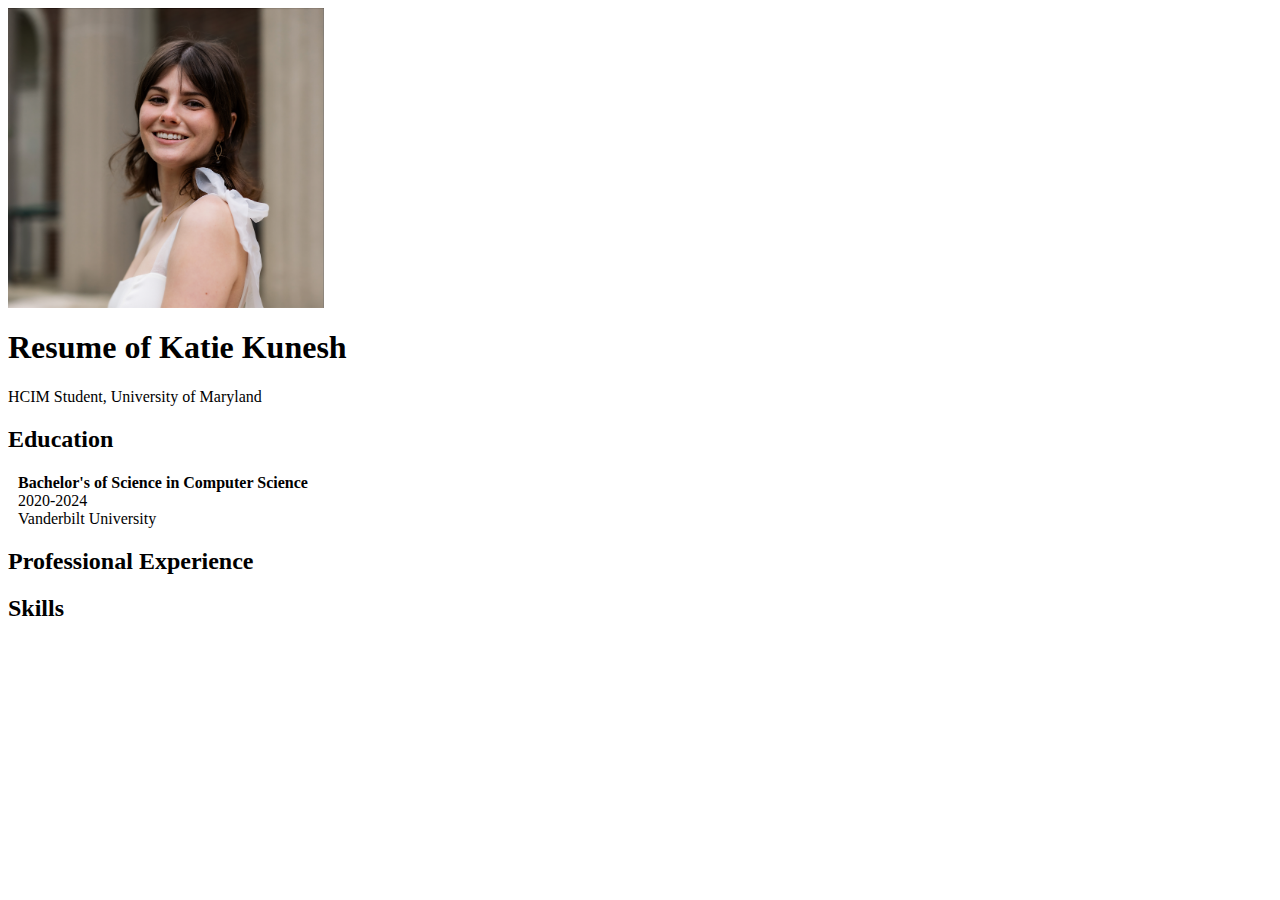
==== index.html @ 47ca86fa "Initial Commit" ====
<html>
  <body>
    <div>
      <img src="headshot.png" style="height: 300px;">
      <h1>Resume of Katie Kunesh</h1>
      <p>HCIM Student, University of Maryland</p>
    </div>
    <div>
      <h2>Education</h2>
        <div style="margin-left: 10px;">
          <h4 style="margin-bottom: 0px;">Bachelor's of Science in Computer Science</h4>
          <p style="margin-top: 0px; margin-bottom: 0px;">2020-2024</p>
          <p style="margin-top: 0px;">Vanderbilt University</p>
        </div>
      <h2>Professional Experience</h2>
      <h2>Skills</h2>
    </div>
  </body>
</html>
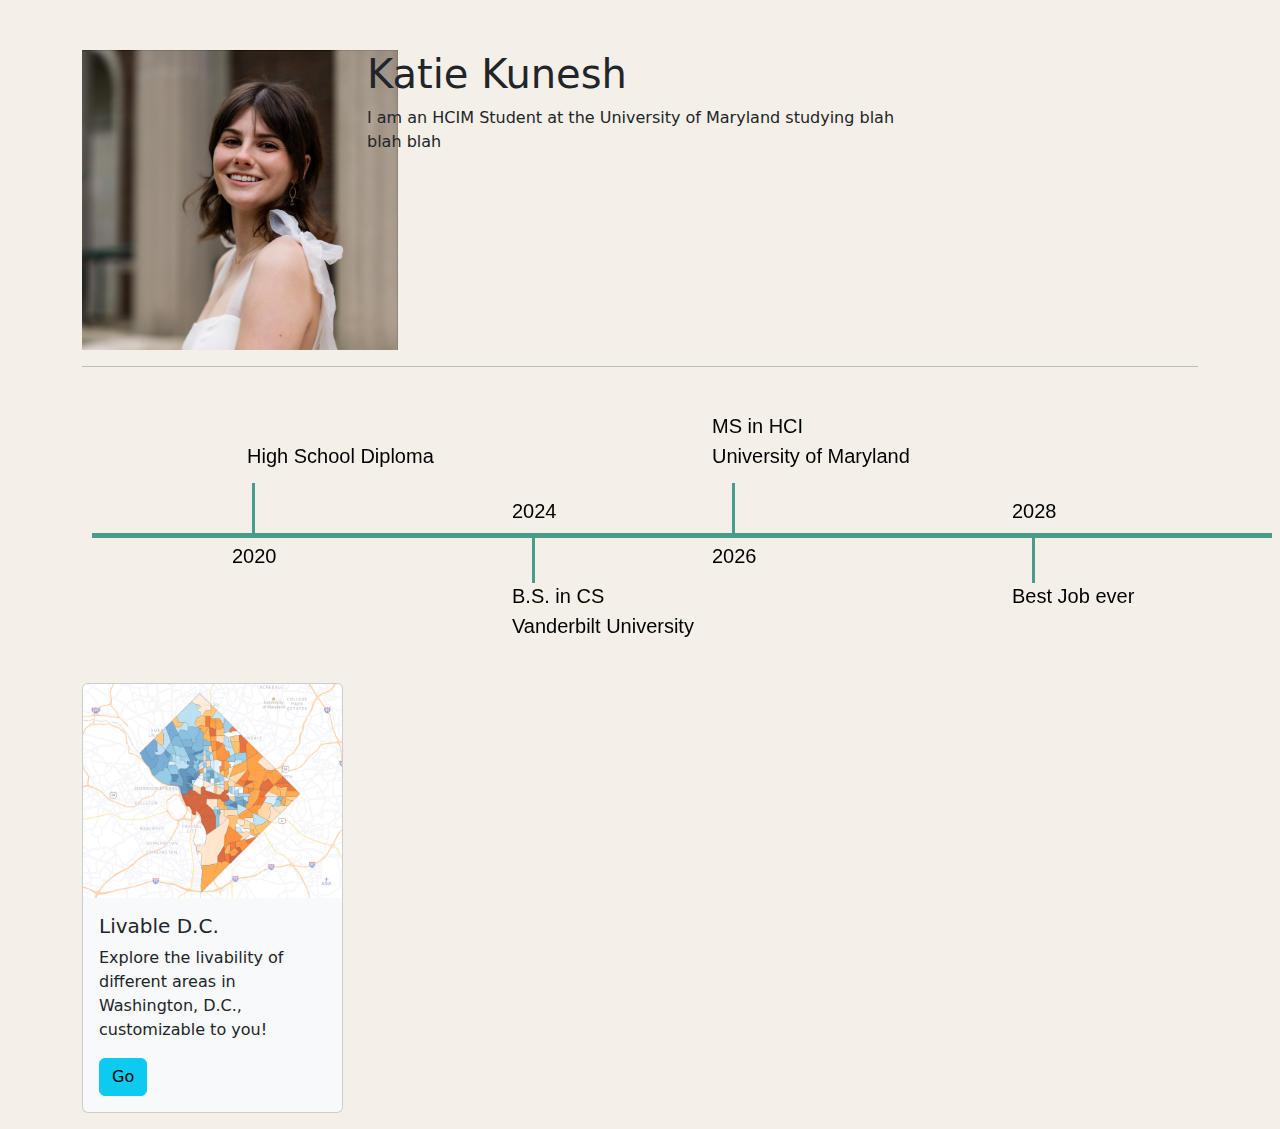
==== commit e6e50048: "Added Livable DC" ====
--- a/index.html
+++ b/index.html
@@ -1,19 +1,101 @@
 <html>
+  <link href="https://cdn.jsdelivr.net/npm/bootstrap@5.3.3/dist/css/bootstrap.min.css" rel="stylesheet" integrity="sha384-QWTKZyjpPEjISv5WaRU9OFeRpok6YctnYmDr5pNlyT2bRjXh0JMhjY6hW+ALEwIH" crossorigin="anonymous">
+  <link href="index.css" rel="stylesheet">
   <body>
-    <div>
-      <img src="headshot.png" style="height: 300px;">
-      <h1>Resume of Katie Kunesh</h1>
-      <p>HCIM Student, University of Maryland</p>
+    <div class="container" style="margin-top: 50px;">
+      <div class="row">
+        <div class="col-lg-3">
+          <img src="headshot.png" style="height: 300px;">
+        </div>
+        <div class="col-lg-6">
+          <h1>Katie Kunesh</h1>
+          <p>I am an HCIM Student at the University of Maryland studying blah blah blah</p>
+        </div>
+      </div>
+      <hr>
+      <div class="row">
+        <div class="col-lg-6">
+          <canvas id="myCanvas">
+              Your browser does not support the HTML canvas tag.</canvas>
+      </div>
+      </div>
+
+      <!-- <div>
+        <h2>Education</h2>
+          <div style="margin-left: 10px;">
+            <h4 style="margin-bottom: 0px;">Bachelor's of Science in Computer Science</h4>
+            <span style="margin-top: 0px; margin-bottom: 0px;">2020-2024</span>
+            <span style="margin-top: 0px;">Vanderbilt University</span>
+          </div>
+        <h2>Professional Experience</h2>
+        <h2>Skills</h2>
+      </div> -->
+
+      <div class="row">
+        <div class="col-lg-3">
+            <div class="card bg-light mb-3">
+                <img class="card-img-top" src="./LivableDC_map.png" alt="Card image cap">
+                <div class="card-body">
+                  <h5 class="card-title">Livable D.C.</h5>
+                  <p class="card-text">Explore the livability of different areas in Washington, D.C., customizable to you!</p>
+                  <a href="./livableDCDashboard.html" class="btn btn-info">Go</a>
+                </div>
+            </div>
+        </div>
     </div>
-    <div>
-      <h2>Education</h2>
-        <div style="margin-left: 10px;">
-          <h4 style="margin-bottom: 0px;">Bachelor's of Science in Computer Science</h4>
-          <p style="margin-top: 0px; margin-bottom: 0px;">2020-2024</p>
-          <p style="margin-top: 0px;">Vanderbilt University</p>
-        </div>
-      <h2>Professional Experience</h2>
-      <h2>Skills</h2>
     </div>
   </body>
+  <script src="https://cdn.jsdelivr.net/npm/bootstrap@5.3.3/dist/js/bootstrap.bundle.min.js" integrity="sha384-YvpcrYf0tY3lHB60NNkmXc5s9fDVZLESaAA55NDzOxhy9GkcIdslK1eN7N6jIeHz" crossorigin="anonymous"></script>
+  <script>
+
+    var canvas = document.getElementById("myCanvas");
+    var ctx = canvas.getContext("2d");
+        // Get the device pixel ratio, falling back to 1 for non-retina displays
+        const dpr = window.devicePixelRatio || 1;
+
+        // Set the canvas width and height to the desired dimensions
+        const width = 1200;
+        const height = 300;
+
+        // Set the canvas dimensions accounting for the device pixel ratio
+        canvas.width = width * dpr;
+        canvas.height = height * dpr;
+
+        // Scale down the canvas display to match normal dimensions
+        canvas.style.width = `${width}px`;
+        canvas.style.height = `${height}px`;
+
+        // Scale the drawing context to match the device pixel ratio
+        ctx.scale(dpr, dpr);
+        // Set the font properties
+        ctx.font = "20px Arial";
+
+        ctx.fillStyle = "#499c8b";
+        ctx.fillRect(10, 150, 1180, 5);
+
+        ctx.fillRect(170, 100, 3, 50);
+        ctx.fillRect(450, 150, 3, 50);
+        ctx.fillRect(650, 100, 3, 50);
+        ctx.fillRect(950, 150, 3, 50);
+
+        // Set the text color
+        ctx.fillStyle = "black";
+        // Draw filled text
+        ctx.fillText("High School Diploma", 165, 80);
+        ctx.fillText("", 165, 80)
+        ctx.fillText("2020", 150, 180);
+
+        ctx.fillText("B.S. in CS", 430, 220);
+        ctx.fillText("Vanderbilt University", 430, 250);
+        ctx.fillText("2024", 430, 135);
+
+        ctx.fillText("MS in HCI", 630, 50);
+        ctx.fillText("University of Maryland", 630, 80);
+        ctx.fillText("2026", 630, 180);
+
+        ctx.fillText("Best Job ever", 930, 220);
+        ctx.fillText("", 830, 250);
+        ctx.fillText("2028", 930, 135);
+
+  </script>
 </html>--- a/index.css
+++ b/index.css
@@ -0,0 +1,4 @@
+body {
+  background-color: rgb(244, 240, 232);
+
+}